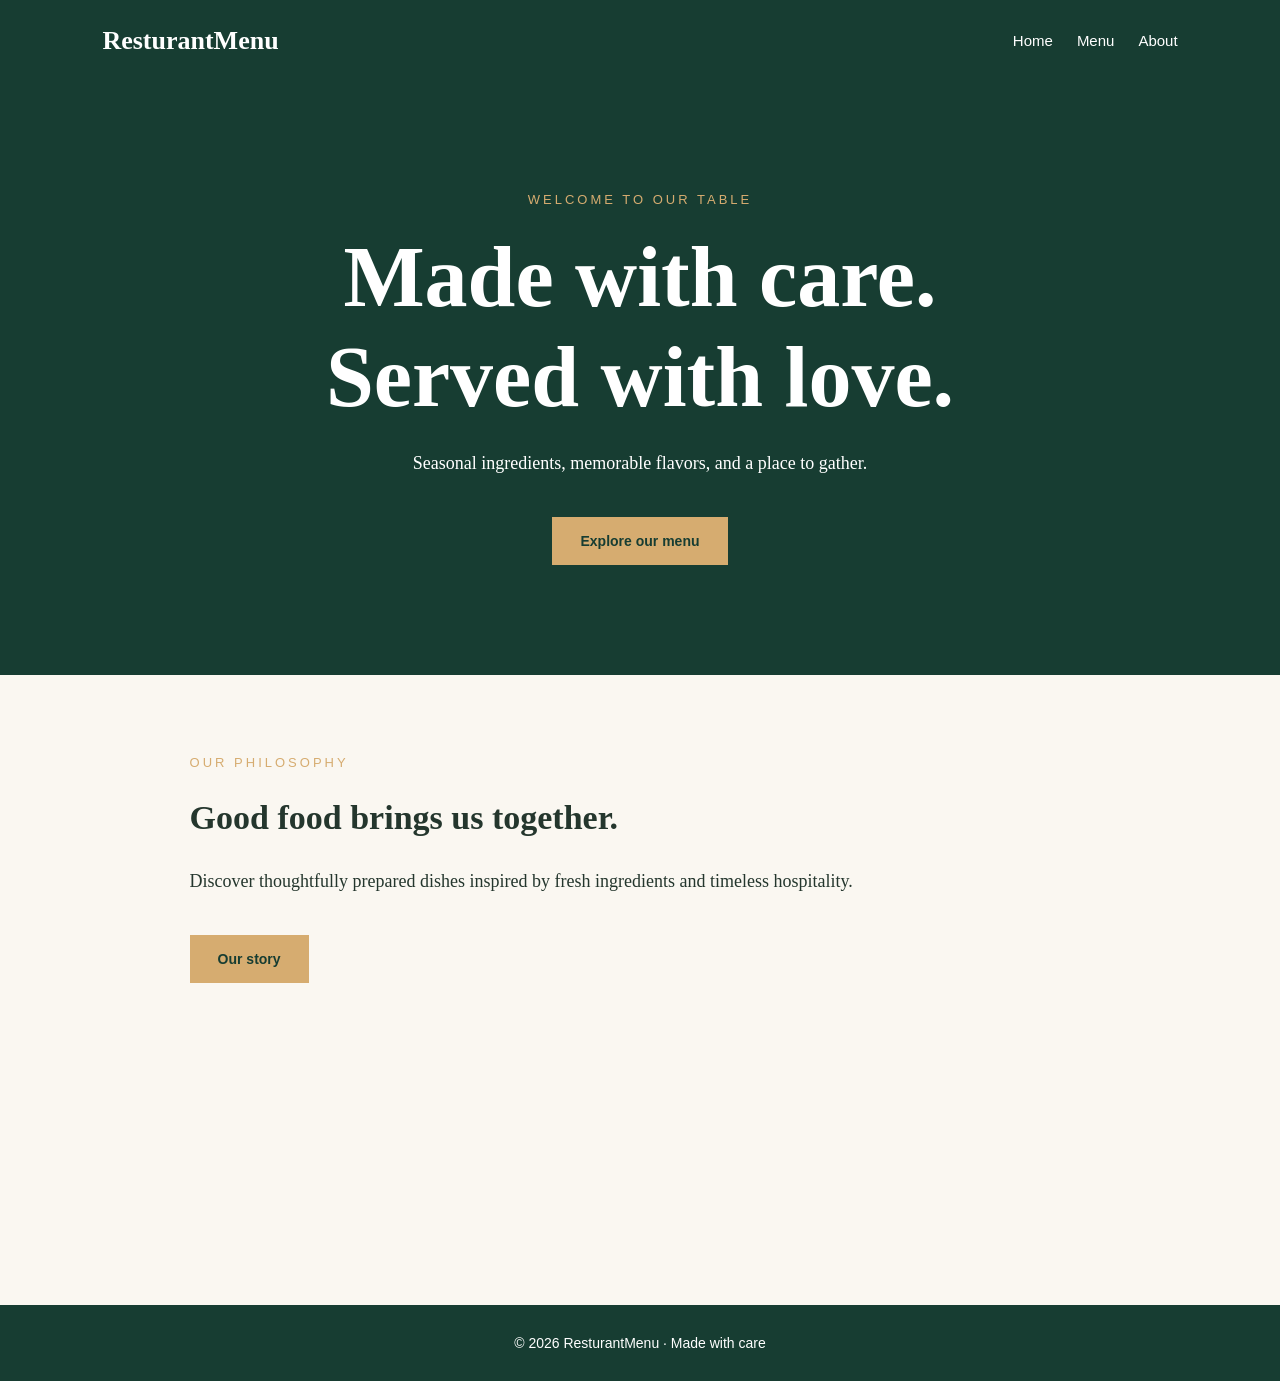
==== index.html @ 7f4792db "Add index.html" ====
<!doctype html><html lang="en"><head><meta charset="utf-8"><meta name="viewport" content="width=device-width,initial-scale=1"><meta name="description" content="ResturantMenu — seasonal dishes and welcoming hospitality."><title>Home | ResturantMenu</title><link rel="stylesheet" href="/style.css"></head><body><header><a class="brand" href="/">ResturantMenu</a><nav aria-label="Main navigation"><a href="/">Home</a><a href="/menu.html">Menu</a><a href="/about.html">About</a></nav></header><section class="hero"><div class="eyebrow">Welcome to our table</div><h1>Made with care.<br>Served with love.</h1><p>Seasonal ingredients, memorable flavors, and a place to gather.</p><a class="button" href="/menu.html">Explore our menu</a></section><main><div class="eyebrow">Our philosophy</div><h2>Good food brings us together.</h2><p>Discover thoughtfully prepared dishes inspired by fresh ingredients and timeless hospitality.</p><a class="button" href="/about.html">Our story</a></main><footer>© 2026 ResturantMenu · Made with care</footer></body></html>
---- style.css ----
*{box-sizing:border-box}body{margin:0;background:#faf7f1;color:#24362d;font-family:Georgia,serif}header{background:#173d32;color:white;padding:26px 8%;display:flex;align-items:center;justify-content:space-between}a{color:inherit}header a{text-decoration:none}header nav a{margin-left:24px;font:15px Arial}.brand{font-size:26px;font-weight:bold}main{max-width:1080px;margin:auto;padding:80px 7%;min-height:70vh}.hero{background:#173d32;color:white;text-align:center;padding:110px 8%}.hero h1{font-size:clamp(45px,7vw,86px);margin:20px 0}.eyebrow{font:13px Arial;letter-spacing:3px;text-transform:uppercase;color:#d6ac70}p{font-size:18px;line-height:1.8}h1{font-size:clamp(40px,6vw,60px)}h2{font-size:34px}.button{display:inline-block;background:#d6ac70;color:#173d32;padding:16px 28px;text-decoration:none;font:700 14px Arial;margin-top:20px}.grid{display:grid;grid-template-columns:repeat(auto-fit,minmax(250px,1fr));gap:22px}.item{background:white;border:1px solid #e5e0d5;padding:25px}.item span{float:right;color:#a46b2b}footer{background:#173d32;color:white;text-align:center;padding:30px;font:14px Arial}@media(max-width:600px){header{display:block;text-align:center}nav{margin-top:20px}header nav a{margin:0 10px}}
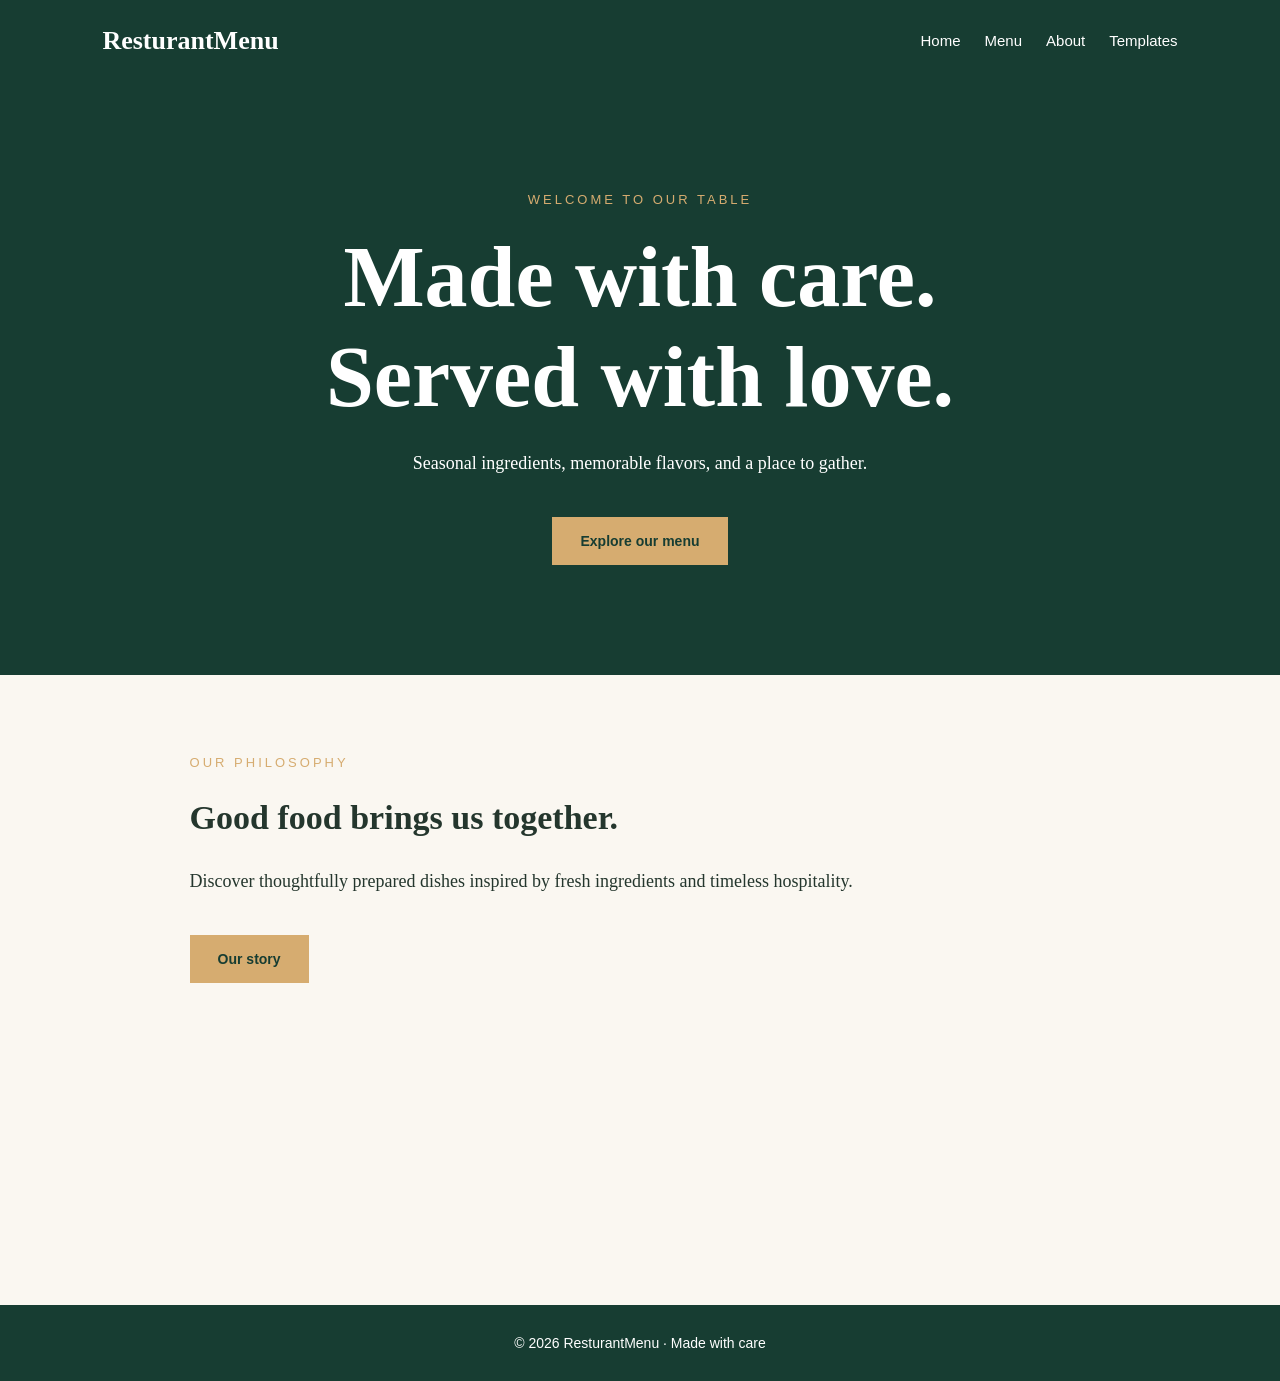
==== commit 9cbf1fd9: "Enable templates across index.html" ====
--- a/index.html
+++ b/index.html
@@ -1 +1 @@
-<!doctype html><html lang="en"><head><meta charset="utf-8"><meta name="viewport" content="width=device-width,initial-scale=1"><meta name="description" content="ResturantMenu — seasonal dishes and welcoming hospitality."><title>Home | ResturantMenu</title><link rel="stylesheet" href="/style.css"></head><body><header><a class="brand" href="/">ResturantMenu</a><nav aria-label="Main navigation"><a href="/">Home</a><a href="/menu.html">Menu</a><a href="/about.html">About</a></nav></header><section class="hero"><div class="eyebrow">Welcome to our table</div><h1>Made with care.<br>Served with love.</h1><p>Seasonal ingredients, memorable flavors, and a place to gather.</p><a class="button" href="/menu.html">Explore our menu</a></section><main><div class="eyebrow">Our philosophy</div><h2>Good food brings us together.</h2><p>Discover thoughtfully prepared dishes inspired by fresh ingredients and timeless hospitality.</p><a class="button" href="/about.html">Our story</a></main><footer>© 2026 ResturantMenu · Made with care</footer></body></html>+<!doctype html><html lang="en"><head><meta charset="utf-8"><meta name="viewport" content="width=device-width,initial-scale=1"><meta name="description" content="ResturantMenu — seasonal dishes and welcoming hospitality."><title>Home | ResturantMenu</title><link rel="stylesheet" href="/style.css"><link rel="stylesheet" href="/themes.css"><script defer src="/themes.js"></script></head><body><header><a class="brand" href="/">ResturantMenu</a><nav aria-label="Main navigation"><a href="/">Home</a><a href="/menu.html">Menu</a><a href="/about.html">About</a><a href="/template/">Templates</a></nav></header><section class="hero"><div class="eyebrow">Welcome to our table</div><h1>Made with care.<br>Served with love.</h1><p>Seasonal ingredients, memorable flavors, and a place to gather.</p><a class="button" href="/menu.html">Explore our menu</a></section><main><div class="eyebrow">Our philosophy</div><h2>Good food brings us together.</h2><p>Discover thoughtfully prepared dishes inspired by fresh ingredients and timeless hospitality.</p><a class="button" href="/about.html">Our story</a></main><footer>© 2026 ResturantMenu · Made with care</footer></body></html>
--- a/themes.css
+++ b/themes.css
@@ -0,0 +1,2 @@
+/* Three selectable restaurant themes. The default is Classic. */
+:root{color-scheme:light}html[data-theme="modern"] body{background:#f1f3f2;color:#16292c;font-family:Arial,Helvetica,sans-serif}html[data-theme="modern"] header,html[data-theme="modern"] footer,html[data-theme="modern"] .hero{background:#10272b}html[data-theme="modern"] .button{background:#69ded0;color:#10272b;border-radius:5px}html[data-theme="modern"] .eyebrow{color:#43b9aa}html[data-theme="modern"] .item{border-radius:12px;border-color:#dce6e4;box-shadow:0 6px 22px #10272b0d}html[data-theme="modern"] h1,html[data-theme="modern"] h2{font-weight:700;letter-spacing:-.045em}html[data-theme="rustic"] body{background:#fff8ec;color:#54362b;font-family:Georgia,serif}html[data-theme="rustic"] header,html[data-theme="rustic"] footer,html[data-theme="rustic"] .hero{background:#713c2b}html[data-theme="rustic"] .button{background:#eabf77;color:#4c2a20;border-radius:24px}html[data-theme="rustic"] .eyebrow{color:#d59d5a}html[data-theme="rustic"] .item{background:#fffaf2;border:1px solid #e3c7a4;border-radius:10px}html[data-theme="rustic"] h1,html[data-theme="rustic"] h2{font-style:italic}nav a[aria-current="page"]{text-decoration:underline;text-underline-offset:6px}.template-grid{display:grid;grid-template-columns:repeat(auto-fit,minmax(230px,1fr));gap:22px;margin:36px 0}.template-card{border:2px solid #d9d7d1;border-radius:12px;overflow:hidden;background:#fff;color:#25342f}.template-card.selected{border-color:#b9873e;box-shadow:0 0 0 3px #b9873e33}.template-preview{height:160px;padding:20px}.template-preview strong{display:block;font-size:24px;margin-top:25px}.template-preview.classic{background:#173d32;color:#f7efdf;font-family:Georgia,serif}.template-preview.modern{background:#10272b;color:#69ded0;font-family:Arial,sans-serif}.template-preview.rustic{background:#713c2b;color:#f5d7a8;font-family:Georgia,serif;font-style:italic}.template-info{padding:20px}.template-info p{font-size:15px;line-height:1.5}.template-info button{cursor:pointer;background:#173d32;color:white;border:0;padding:12px 18px;border-radius:5px;font:600 14px Arial}.template-info button:focus-visible{outline:3px solid #b9873e;outline-offset:3px}.template-status{font:600 15px Arial;margin:20px 0}
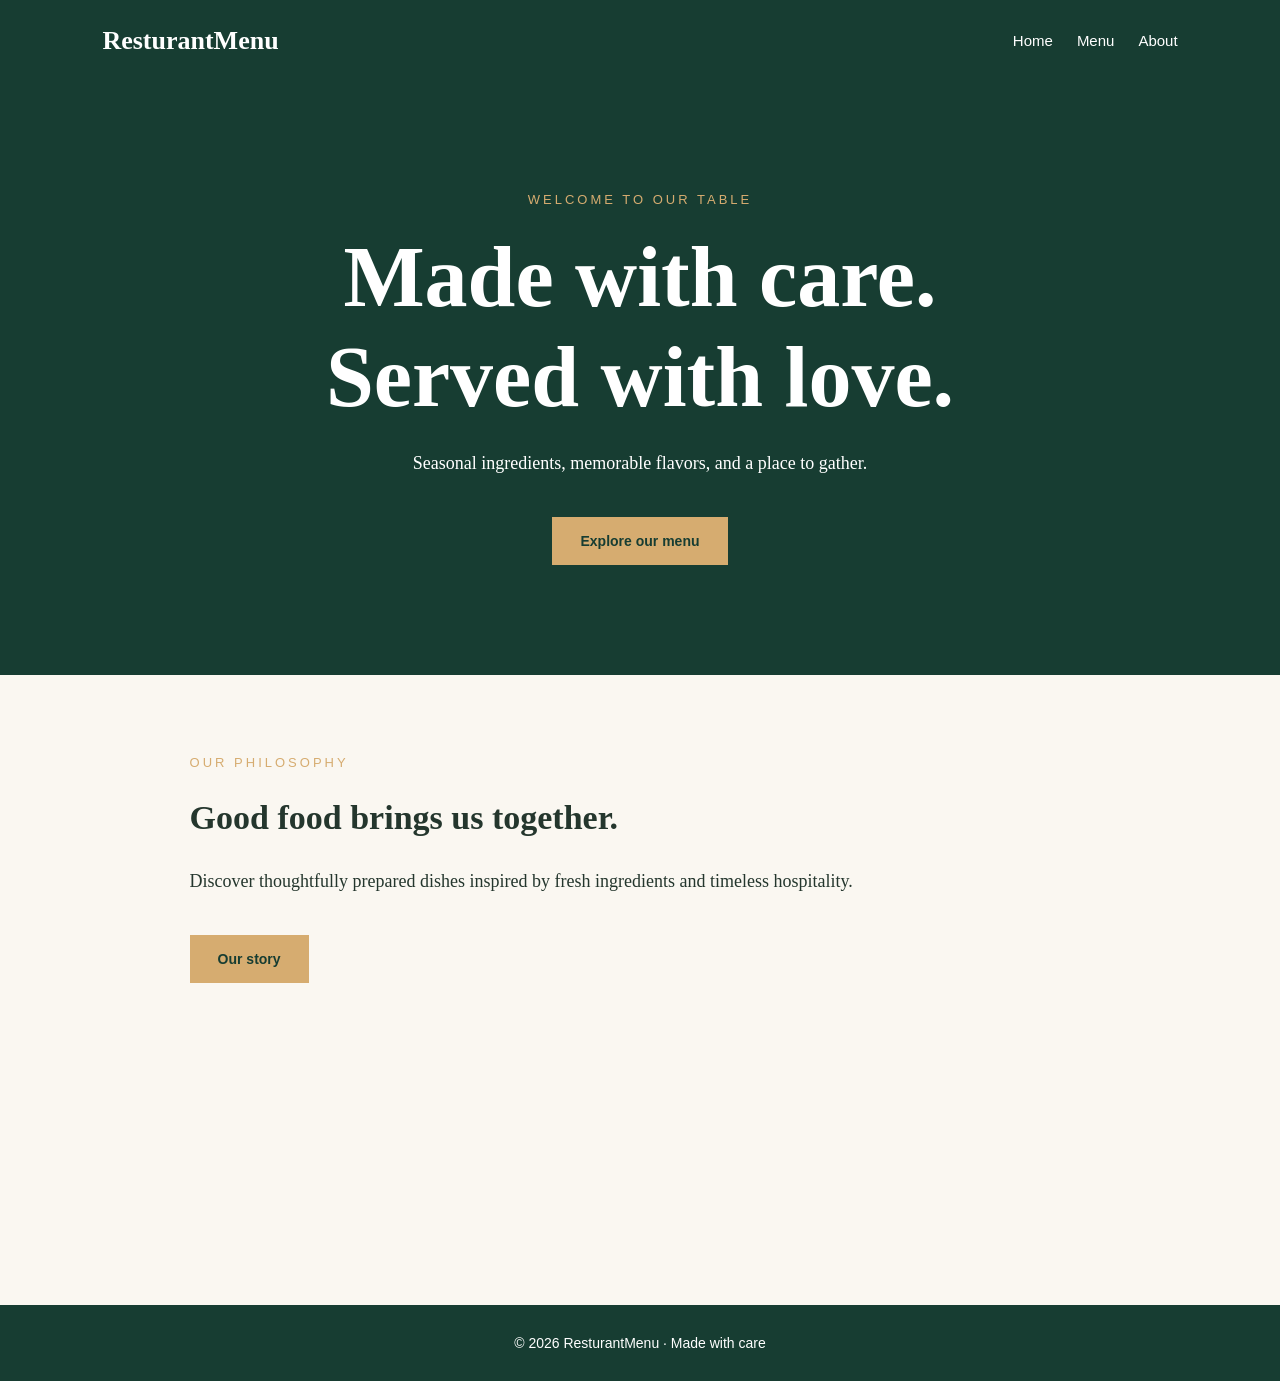
==== commit 6c2fe9cf: "Remove public template navigation" ====
--- a/index.html
+++ b/index.html
@@ -1 +1 @@
-<!doctype html><html lang="en"><head><meta charset="utf-8"><meta name="viewport" content="width=device-width,initial-scale=1"><meta name="description" content="ResturantMenu — seasonal dishes and welcoming hospitality."><title>Home | ResturantMenu</title><link rel="stylesheet" href="/style.css"><link rel="stylesheet" href="/themes.css"><script defer src="/themes.js"></script></head><body><header><a class="brand" href="/">ResturantMenu</a><nav aria-label="Main navigation"><a href="/">Home</a><a href="/menu.html">Menu</a><a href="/about.html">About</a><a href="/template/">Templates</a></nav></header><section class="hero"><div class="eyebrow">Welcome to our table</div><h1>Made with care.<br>Served with love.</h1><p>Seasonal ingredients, memorable flavors, and a place to gather.</p><a class="button" href="/menu.html">Explore our menu</a></section><main><div class="eyebrow">Our philosophy</div><h2>Good food brings us together.</h2><p>Discover thoughtfully prepared dishes inspired by fresh ingredients and timeless hospitality.</p><a class="button" href="/about.html">Our story</a></main><footer>© 2026 ResturantMenu · Made with care</footer></body></html>+<!doctype html><html lang="en"><head><meta charset="utf-8"><meta name="viewport" content="width=device-width,initial-scale=1"><meta name="description" content="ResturantMenu — seasonal dishes and welcoming hospitality."><title>Home | ResturantMenu</title><link rel="stylesheet" href="/style.css"><link rel="stylesheet" href="/themes.css"><script defer src="/themes.js"></script></head><body><header><a class="brand" href="/">ResturantMenu</a><nav aria-label="Main navigation"><a href="/">Home</a><a href="/menu.html">Menu</a><a href="/about.html">About</a></nav></header><section class="hero"><div class="eyebrow">Welcome to our table</div><h1>Made with care.<br>Served with love.</h1><p>Seasonal ingredients, memorable flavors, and a place to gather.</p><a class="button" href="/menu.html">Explore our menu</a></section><main><div class="eyebrow">Our philosophy</div><h2>Good food brings us together.</h2><p>Discover thoughtfully prepared dishes inspired by fresh ingredients and timeless hospitality.</p><a class="button" href="/about.html">Our story</a></main><footer>© 2026 ResturantMenu · Made with care</footer></body></html>
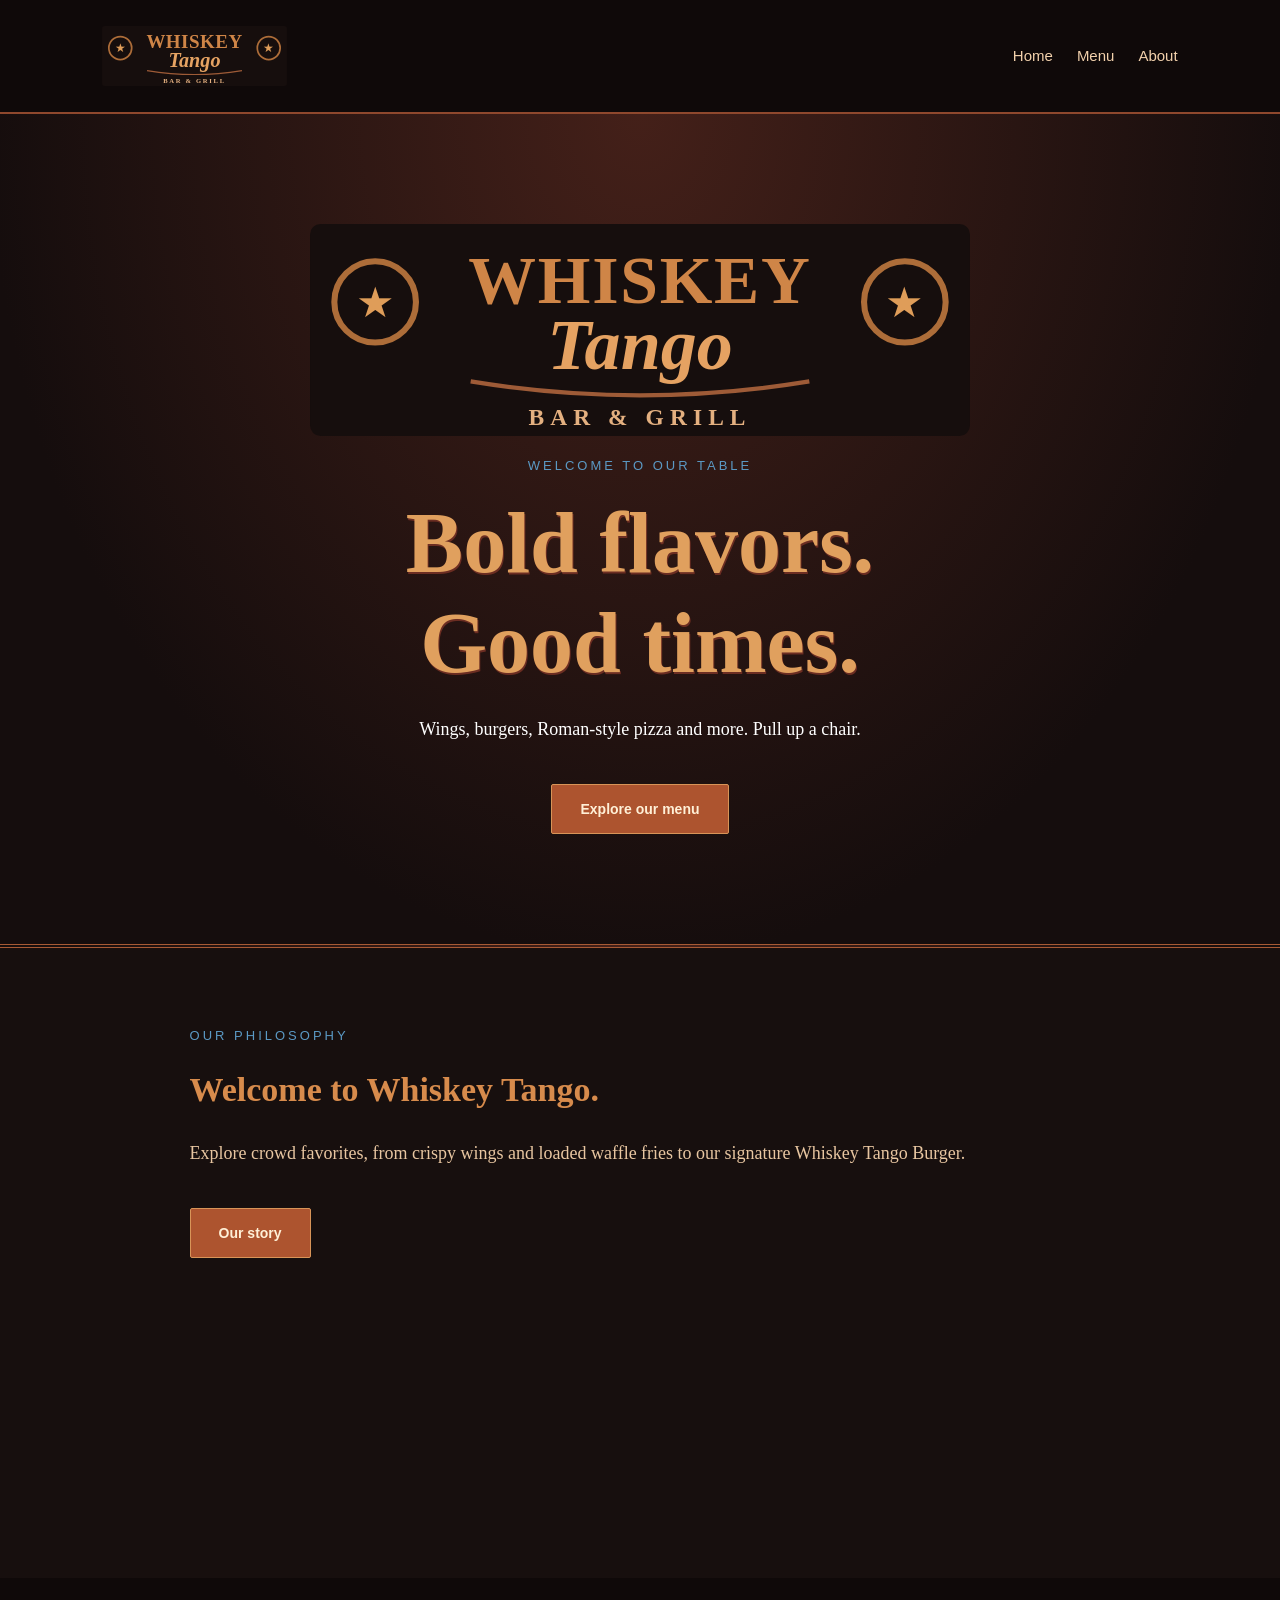
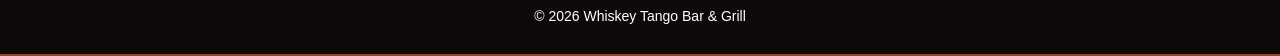
==== commit 2da1effe: "Apply Whiskey Tango logo and western color palette to index.html" ====
--- a/index.html
+++ b/index.html
@@ -1 +1 @@
-<!doctype html><html lang="en"><head><meta charset="utf-8"><meta name="viewport" content="width=device-width,initial-scale=1"><meta name="description" content="ResturantMenu — seasonal dishes and welcoming hospitality."><title>Home | ResturantMenu</title><link rel="stylesheet" href="/style.css"><link rel="stylesheet" href="/themes.css"><script defer src="/themes.js"></script></head><body><header><a class="brand" href="/">ResturantMenu</a><nav aria-label="Main navigation"><a href="/">Home</a><a href="/menu.html">Menu</a><a href="/about.html">About</a></nav></header><section class="hero"><div class="eyebrow">Welcome to our table</div><h1>Made with care.<br>Served with love.</h1><p>Seasonal ingredients, memorable flavors, and a place to gather.</p><a class="button" href="/menu.html">Explore our menu</a></section><main><div class="eyebrow">Our philosophy</div><h2>Good food brings us together.</h2><p>Discover thoughtfully prepared dishes inspired by fresh ingredients and timeless hospitality.</p><a class="button" href="/about.html">Our story</a></main><footer>© 2026 ResturantMenu · Made with care</footer></body></html>+<!doctype html><html lang="en"><head><meta charset="utf-8"><meta name="viewport" content="width=device-width,initial-scale=1"><meta name="description" content="Whiskey Tango Bar &amp; Grill — bold flavors and good times."><title>Home | Whiskey Tango Bar &amp; Grill</title><link rel="stylesheet" href="/style.css"><link rel="stylesheet" href="/themes.css"><link rel="stylesheet" href="/whiskey-tango.css"><script defer src="/themes.js"></script></head><body><header><a class="brand" href="/" aria-label="Whiskey Tango Bar and Grill home"><img src="/whiskey-tango-logo.svg" alt="Whiskey Tango Bar &amp; Grill"></a><nav aria-label="Main navigation"><a href="/">Home</a><a href="/menu.html">Menu</a><a href="/about.html">About</a></nav></header><section class="hero"><img class="hero-logo" src="/whiskey-tango-logo.svg" alt="Whiskey Tango Bar &amp; Grill"><div class="eyebrow">Welcome to our table</div><h1>Bold flavors.<br>Good times.</h1><p>Wings, burgers, Roman-style pizza and more. Pull up a chair.</p><a class="button" href="/menu.html">Explore our menu</a></section><main><div class="eyebrow">Our philosophy</div><h2>Welcome to Whiskey Tango.</h2><p>Explore crowd favorites, from crispy wings and loaded waffle fries to our signature Whiskey Tango Burger.</p><a class="button" href="/about.html">Our story</a></main><footer>© 2026 Whiskey Tango Bar &amp; Grill</footer></body></html>
--- a/whiskey-tango.css
+++ b/whiskey-tango.css
@@ -0,0 +1,2 @@
+/* Whiskey Tango visual identity inspired by supplied printed menu. */
+html[data-theme="classic"]{color-scheme:dark}html[data-theme="classic"] body{background:#170f0e;color:#e8c6a1;font-family:Georgia,serif}html[data-theme="classic"] header,html[data-theme="classic"] footer{background:#0f0909;border-bottom:2px solid #8f482d}html[data-theme="classic"] .hero{background:radial-gradient(ellipse at top,#442019,#150d0d 72%);border-bottom:4px double #a75a34}html[data-theme="classic"] .hero h1,html[data-theme="classic"] h1{color:#e0a05e;text-shadow:1px 2px 0 #6b2d22}html[data-theme="classic"] h2{color:#d78b4c}html[data-theme="classic"] .eyebrow{color:#5b99c4}html[data-theme="classic"] .button{background:#ad542f;color:#fff0d7;border:1px solid #d89458;border-radius:2px}html[data-theme="classic"] .item{background:#241512;border:1px solid #74412d;box-shadow:0 4px 14px #0005}html[data-theme="classic"] .item h3{color:#df9855;text-transform:uppercase}html[data-theme="classic"] .item span{color:#e37d69;font-weight:bold}html[data-theme="classic"] .item p{color:#d8b99e;font-size:16px}html[data-theme="classic"] main section>h2{background:linear-gradient(90deg,#763025,#b04437,#763025);color:#fff2dd;padding:13px 20px;text-align:center;text-transform:uppercase;letter-spacing:2px;margin-top:50px}html[data-theme="classic"] main section:nth-of-type(even)>h2{background:linear-gradient(90deg,#214b76,#3873a1,#214b76)}html[data-theme="classic"] .brand{display:flex;align-items:center;gap:12px}html[data-theme="classic"] .brand img{width:185px;max-width:45vw;height:auto;display:block}html[data-theme="classic"] .hero-logo{display:block;width:min(660px,100%);margin:0 auto 22px}html[data-theme="classic"] nav a{color:#f2d1ac}html[data-theme="classic"] a:focus-visible{outline:3px solid #77b6db;outline-offset:3px}@media(max-width:600px){html[data-theme="classic"] .brand{justify-content:center}html[data-theme="classic"] .brand img{width:210px}}
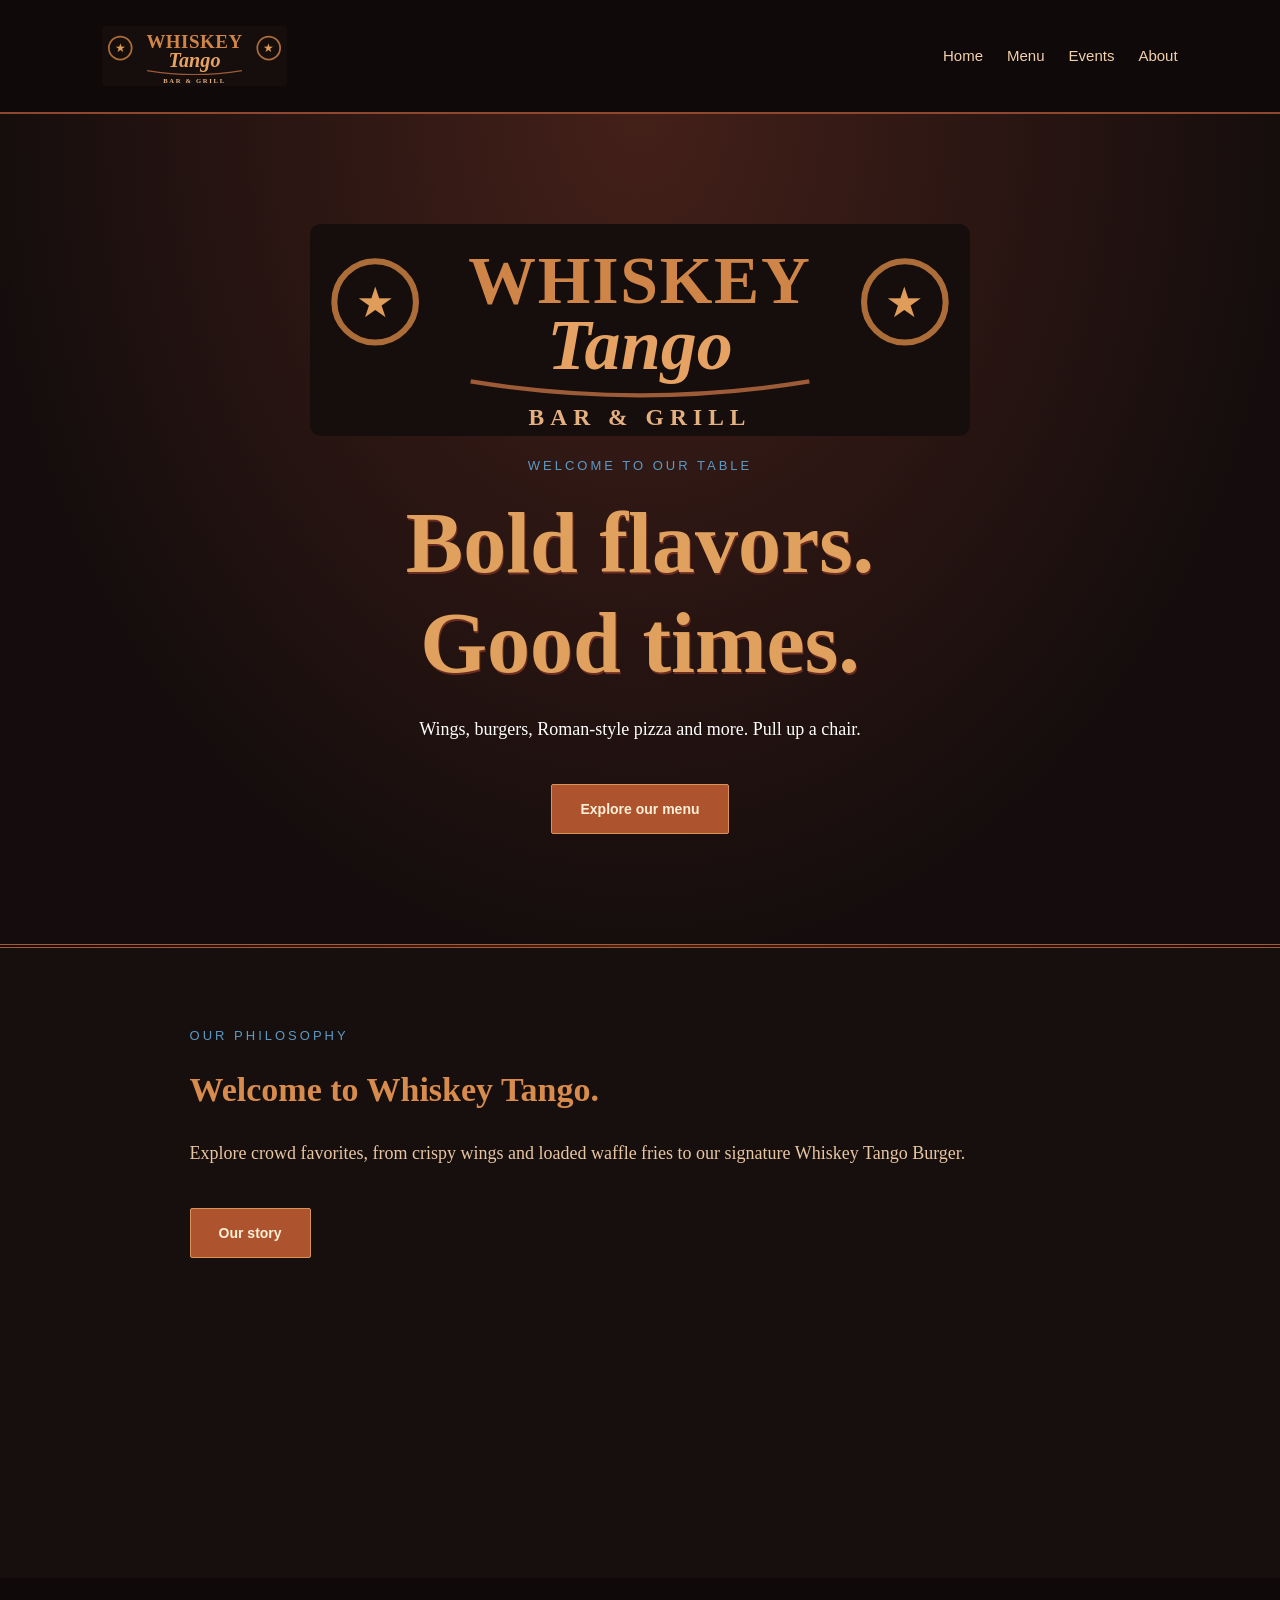
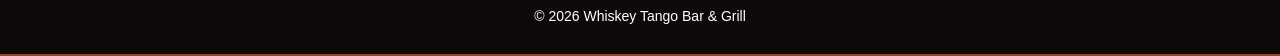
==== commit 049e3db6: "Add Events to navigation" ====
--- a/index.html
+++ b/index.html
@@ -1 +1 @@
-<!doctype html><html lang="en"><head><meta charset="utf-8"><meta name="viewport" content="width=device-width,initial-scale=1"><meta name="description" content="Whiskey Tango Bar &amp; Grill — bold flavors and good times."><title>Home | Whiskey Tango Bar &amp; Grill</title><link rel="stylesheet" href="/style.css"><link rel="stylesheet" href="/themes.css"><link rel="stylesheet" href="/whiskey-tango.css"><script defer src="/themes.js"></script></head><body><header><a class="brand" href="/" aria-label="Whiskey Tango Bar and Grill home"><img src="/whiskey-tango-logo.svg" alt="Whiskey Tango Bar &amp; Grill"></a><nav aria-label="Main navigation"><a href="/">Home</a><a href="/menu.html">Menu</a><a href="/about.html">About</a></nav></header><section class="hero"><img class="hero-logo" src="/whiskey-tango-logo.svg" alt="Whiskey Tango Bar &amp; Grill"><div class="eyebrow">Welcome to our table</div><h1>Bold flavors.<br>Good times.</h1><p>Wings, burgers, Roman-style pizza and more. Pull up a chair.</p><a class="button" href="/menu.html">Explore our menu</a></section><main><div class="eyebrow">Our philosophy</div><h2>Welcome to Whiskey Tango.</h2><p>Explore crowd favorites, from crispy wings and loaded waffle fries to our signature Whiskey Tango Burger.</p><a class="button" href="/about.html">Our story</a></main><footer>© 2026 Whiskey Tango Bar &amp; Grill</footer></body></html>+<!doctype html><html lang="en"><head><meta charset="utf-8"><meta name="viewport" content="width=device-width,initial-scale=1"><meta name="description" content="Whiskey Tango Bar &amp; Grill — bold flavors and good times."><title>Home | Whiskey Tango Bar &amp; Grill</title><link rel="stylesheet" href="/style.css"><link rel="stylesheet" href="/themes.css"><link rel="stylesheet" href="/whiskey-tango.css"><script defer src="/themes.js"></script></head><body><header><a class="brand" href="/" aria-label="Whiskey Tango Bar and Grill home"><img src="/whiskey-tango-logo.svg" alt="Whiskey Tango Bar &amp; Grill"></a><nav aria-label="Main navigation"><a href="/">Home</a><a href="/menu.html">Menu</a><a href="/events.html">Events</a><a href="/about.html">About</a></nav></header><section class="hero"><img class="hero-logo" src="/whiskey-tango-logo.svg" alt="Whiskey Tango Bar &amp; Grill"><div class="eyebrow">Welcome to our table</div><h1>Bold flavors.<br>Good times.</h1><p>Wings, burgers, Roman-style pizza and more. Pull up a chair.</p><a class="button" href="/menu.html">Explore our menu</a></section><main><div class="eyebrow">Our philosophy</div><h2>Welcome to Whiskey Tango.</h2><p>Explore crowd favorites, from crispy wings and loaded waffle fries to our signature Whiskey Tango Burger.</p><a class="button" href="/about.html">Our story</a></main><footer>© 2026 Whiskey Tango Bar &amp; Grill</footer></body></html>
